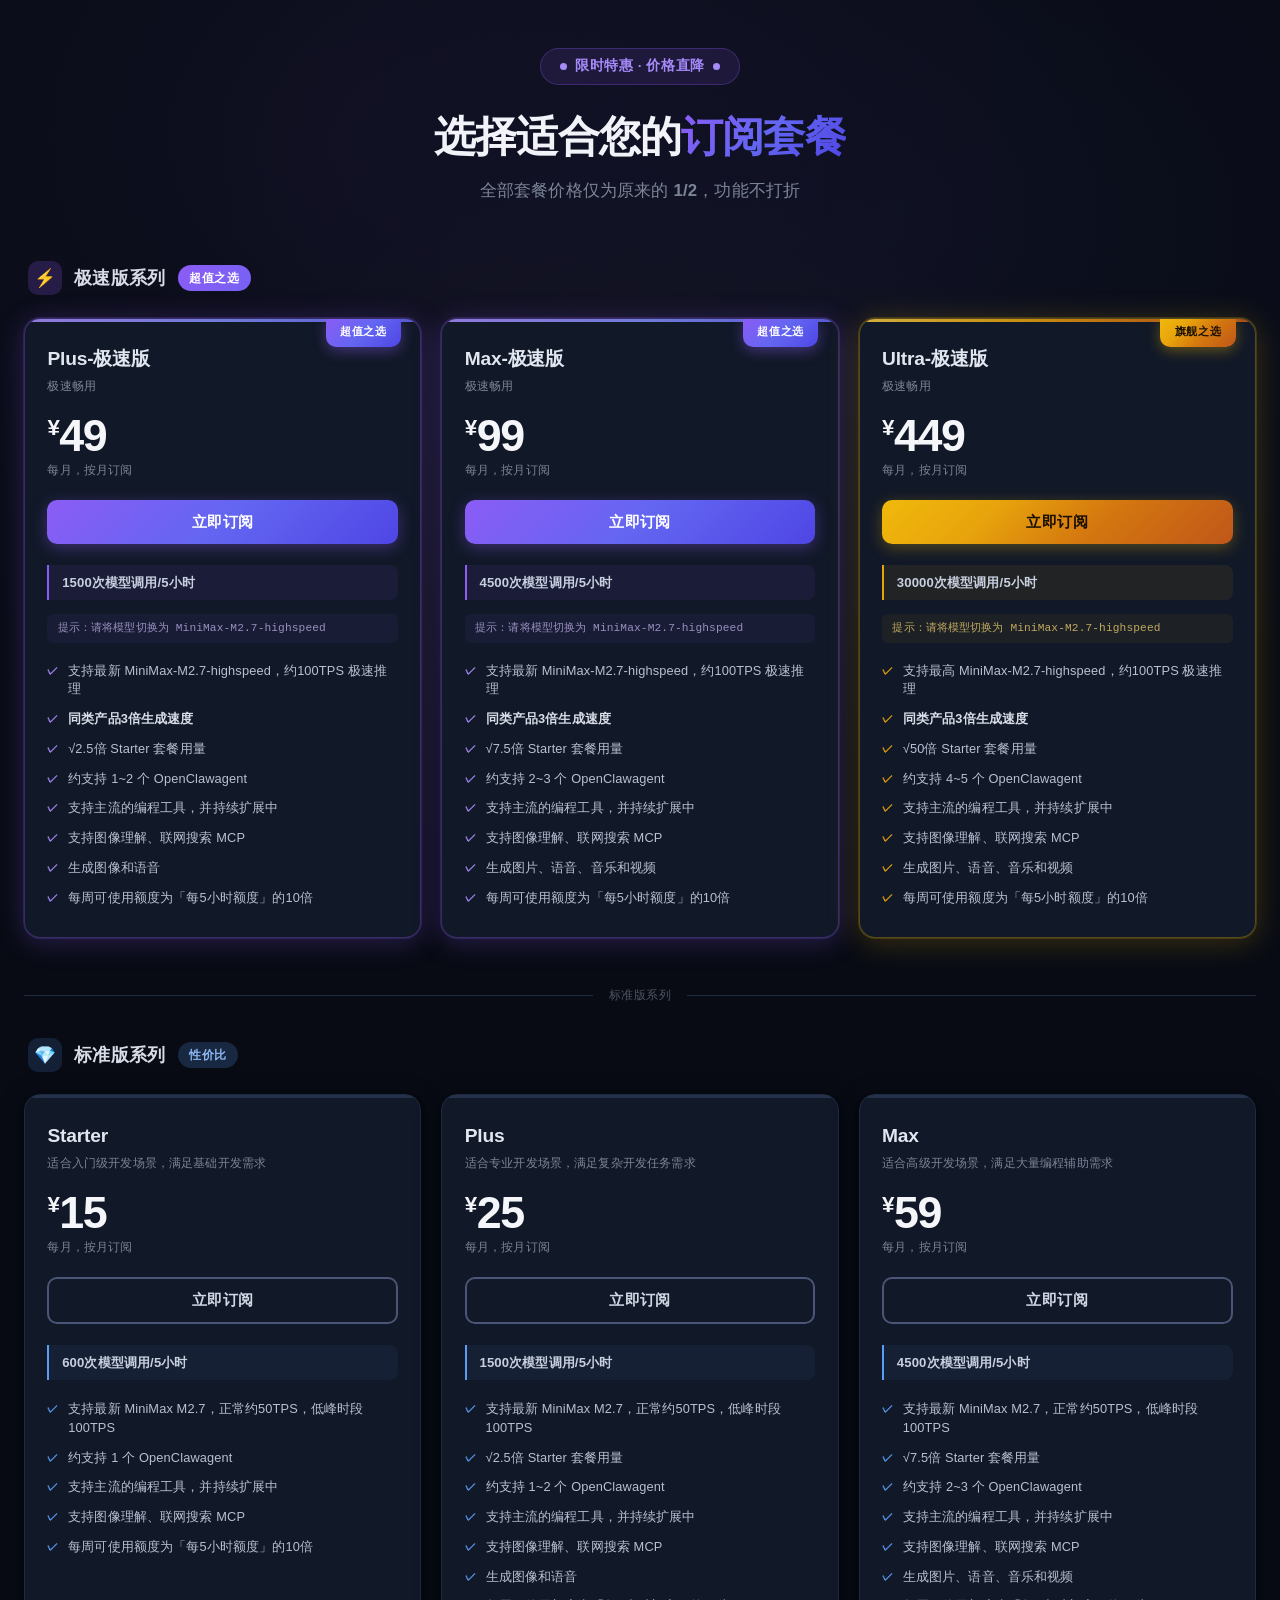
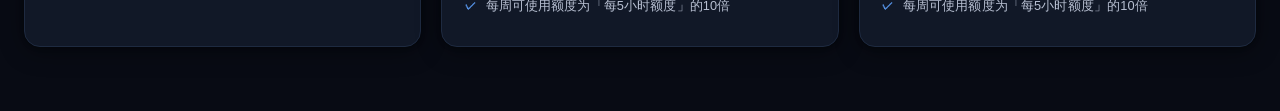
==== web/static/codingplan.html @ 86e2e998 "添加codingplan" ====
<!DOCTYPE html>
<html lang="zh-CN">
<head>
    <meta charset="UTF-8">
    <meta name="viewport" content="width=device-width, initial-scale=1.0">
    <title>订阅套餐 - 超值之选</title>
    <style>
        :root {
            --bg-primary: #080b14;
            --bg-secondary: #0d111f;
            --bg-card: #111827;
            --bg-card-hover: #161e30;
            --border-color: #1e2a40;
            --border-accent: #4f3a8c;
            --text-primary: #e8eaf0;
            --text-secondary: #b0b8c8;
            --text-muted: #7b8496;
            --accent-purple: #8b5cf6;
            --accent-purple-light: #a78bfa;
            --accent-purple-dark: #6d3fd4;
            --accent-gold: #f0b90b;
            --accent-gold-dark: #c7940a;
            --accent-blue: #5b9cf5;
            --gradient-speed: linear-gradient(135deg, #8b5cf6 0%, #6366f1 50%, #4f46e5 100%);
            --gradient-speed-border: linear-gradient(135deg, #a78bfa 0%, #818cf8 50%, #6366f1 100%);
            --gradient-ultra: linear-gradient(135deg, #f0b90b 0%, #e8a40c 30%, #d4780f 60%, #c0561a 100%);
            --gradient-ultra-border: linear-gradient(135deg, #f5c842 0%, #e8a40c 40%, #d4780f 70%, #c0561a 100%);
            --shadow-card: 0 4px 24px rgba(0, 0, 0, 0.4), 0 1px 4px rgba(0, 0, 0, 0.3);
            --shadow-card-hover: 0 12px 40px rgba(0, 0, 0, 0.55), 0 2px 8px rgba(0, 0, 0, 0.35);
            --shadow-speed: 0 4px 28px rgba(139, 92, 246, 0.25), 0 0 0 1px rgba(139, 92, 246, 0.2);
            --shadow-ultra: 0 4px 32px rgba(240, 185, 11, 0.22), 0 0 0 1px rgba(240, 185, 11, 0.18);
            --radius-card: 16px;
            --radius-btn: 10px;
            --radius-tag: 20px;
            --transition-fast: 0.2s cubic-bezier(0.4, 0, 0.2, 1);
            --transition-smooth: 0.35s cubic-bezier(0.4, 0, 0.2, 1);
            --font-mono: 'SF Mono', 'Cascadia Code', 'JetBrains Mono', 'Fira Code', 'Consolas', monospace;
        }

        * {
            margin: 0;
            padding: 0;
            box-sizing: border-box;
        }

        html {
            font-size: 16px;
            scroll-behavior: smooth;
            -webkit-font-smoothing: antialiased;
            -moz-osx-font-smoothing: grayscale;
        }

        body {
            font-family: -apple-system, BlinkMacSystemFont, 'Segoe UI', 'PingFang SC', 'Hiragino Sans GB', 'Microsoft YaHei', 'Noto Sans SC', sans-serif;
            background: var(--bg-primary);
            color: var(--text-primary);
            min-height: 100vh;
            line-height: 1.6;
            letter-spacing: 0.01em;
            background-image:
                radial-gradient(ellipse at 30% 15%, rgba(139, 92, 246, 0.06) 0%, transparent 60%),
                radial-gradient(ellipse at 70% 25%, rgba(99, 102, 241, 0.05) 0%, transparent 55%),
                radial-gradient(ellipse at 50% 60%, rgba(240, 185, 11, 0.03) 0%, transparent 50%);
            background-attachment: fixed;
        }

        /* ── 主容器 ── */
        .page-wrapper {
            max-width: 1280px;
            margin: 0 auto;
            padding: 3rem 1.5rem 4rem;
        }

        /* ── 页面头部 ── */
        .page-header {
            text-align: center;
            margin-bottom: 3.5rem;
        }
        .page-header .badge-row {
            display: inline-flex;
            align-items: center;
            gap: 0.5rem;
            background: rgba(139, 92, 246, 0.12);
            border: 1px solid rgba(139, 92, 246, 0.28);
            border-radius: 24px;
            padding: 0.4rem 1.2rem;
            margin-bottom: 1.2rem;
            font-size: 0.85rem;
            font-weight: 600;
            color: var(--accent-purple-light);
            letter-spacing: 0.04em;
        }
        .page-header .badge-row .dot {
            width: 7px;
            height: 7px;
            border-radius: 50%;
            background: var(--accent-purple-light);
            animation: pulse-dot 2s ease-in-out infinite;
        }
        @keyframes pulse-dot {
            0%,
            100% {
                opacity: 1;
                box-shadow: 0 0 0 0 rgba(167, 139, 250, 0.6);
            }
            50% {
                opacity: 0.5;
                box-shadow: 0 0 0 10px rgba(167, 139, 250, 0);
            }
        }
        .page-header h1 {
            font-size: 2.6rem;
            font-weight: 700;
            letter-spacing: -0.02em;
            color: #f1f3f9;
            margin-bottom: 0.5rem;
        }
        .page-header h1 .highlight {
            background: var(--gradient-speed);
            -webkit-background-clip: text;
            -webkit-text-fill-color: transparent;
            background-clip: text;
            color: transparent;
        }
        .page-header .subtitle {
            font-size: 1.05rem;
            color: var(--text-muted);
            font-weight: 400;
        }

        /* ── Section 标签 ── */
        .section-label {
            display: flex;
            align-items: center;
            gap: 0.75rem;
            margin-bottom: 1.4rem;
            padding-left: 0.25rem;
        }
        .section-label .icon-wrapper {
            width: 34px;
            height: 34px;
            border-radius: 10px;
            display: flex;
            align-items: center;
            justify-content: center;
            font-size: 1.1rem;
            flex-shrink: 0;
        }
        .section-label.speed .icon-wrapper {
            background: rgba(139, 92, 246, 0.2);
            color: var(--accent-purple-light);
        }
        .section-label.standard .icon-wrapper {
            background: rgba(91, 156, 245, 0.15);
            color: var(--accent-blue);
        }
        .section-label .label-text {
            font-weight: 700;
            font-size: 1.15rem;
            letter-spacing: 0.02em;
            color: #d8dce6;
        }
        .section-label .label-badge {
            font-size: 0.72rem;
            font-weight: 700;
            padding: 0.25rem 0.7rem;
            border-radius: 14px;
            letter-spacing: 0.05em;
            text-transform: uppercase;
        }
        .section-label.speed .label-badge {
            background: linear-gradient(135deg, #8b5cf6, #6366f1);
            color: #fff;
            animation: shimmer-badge 3s ease-in-out infinite;
            background-size: 200% 200%;
        }
        @keyframes shimmer-badge {
            0%,
            100% {
                background-position: 0% 50%;
            }
            50% {
                background-position: 100% 50%;
            }
        }

        /* ── 卡片网格 ── */
        .cards-grid {
            display: grid;
            grid-template-columns: repeat(3, 1fr);
            gap: 1.25rem;
            margin-bottom: 3rem;
        }
        .cards-grid.standard-tier {
            margin-bottom: 0;
        }

        /* ── 卡片 ── */
        .card {
            position: relative;
            background: var(--bg-card);
            border-radius: var(--radius-card);
            padding: 1.6rem 1.4rem 1.5rem;
            border: 1px solid var(--border-color);
            box-shadow: var(--shadow-card);
            transition: all var(--transition-smooth);
            display: flex;
            flex-direction: column;
            cursor: default;
            overflow: hidden;
        }
        .card::before {
            content: '';
            position: absolute;
            top: 0;
            left: 0;
            right: 0;
            height: 3px;
            border-radius: 3px 3px 0 0;
            opacity: 0;
            transition: opacity var(--transition-smooth);
        }
        .card:hover {
            background: var(--bg-card-hover);
            box-shadow: var(--shadow-card-hover);
            transform: translateY(-4px);
            border-color: #2a3450;
        }
        .card:hover::before {
            opacity: 1;
        }

        /* 极速版卡片 */
        .card.speed-tier {
            border-color: rgba(139, 92, 246, 0.3);
            box-shadow: var(--shadow-speed);
        }
        .card.speed-tier::before {
            background: var(--gradient-speed-border);
            opacity: 0.85;
        }
        .card.speed-tier:hover {
            border-color: rgba(139, 92, 246, 0.55);
            box-shadow: 0 14px 44px rgba(139, 92, 246, 0.3), 0 0 0 1px rgba(139, 92, 246, 0.25);
        }
        .card.speed-tier.ultra {
            border-color: rgba(240, 185, 11, 0.3);
            box-shadow: var(--shadow-ultra);
        }
        .card.speed-tier.ultra::before {
            background: var(--gradient-ultra-border);
            opacity: 0.85;
        }
        .card.speed-tier.ultra:hover {
            border-color: rgba(240, 185, 11, 0.5);
            box-shadow: 0 14px 44px rgba(240, 185, 11, 0.28), 0 0 0 1px rgba(240, 185, 11, 0.2);
        }
        .card.standard-tier::before {
            background: #3b4870;
            opacity: 0.5;
        }
        .card.standard-tier:hover::before {
            opacity: 0.9;
        }
        .card.standard-tier:hover {
            border-color: #3b4870;
        }

        /* 超值之选角标 */
        .top-badge {
            position: absolute;
            top: -1px;
            right: 1.2rem;
            background: var(--gradient-speed);
            color: #fff;
            font-size: 0.7rem;
            font-weight: 700;
            padding: 0.35rem 0.9rem;
            border-radius: 0 0 10px 10px;
            letter-spacing: 0.06em;
            z-index: 2;
            box-shadow: 0 4px 14px rgba(139, 92, 246, 0.4);
            white-space: nowrap;
        }
        .card.speed-tier.ultra .top-badge {
            background: var(--gradient-ultra);
            box-shadow: 0 4px 14px rgba(240, 185, 11, 0.35);
            color: #1a1000;
        }

        /* 卡片内容 */
        .card-title {
            font-size: 1.2rem;
            font-weight: 700;
            letter-spacing: -0.01em;
            margin-bottom: 0.15rem;
            color: #e2e6f0;
            position: relative;
            z-index: 1;
        }
        .card-subtitle {
            font-size: 0.78rem;
            color: var(--text-muted);
            margin-bottom: 1rem;
            font-weight: 400;
            position: relative;
            z-index: 1;
        }
        .card-price {
            font-size: 2.8rem;
            font-weight: 800;
            letter-spacing: -0.03em;
            color: #f5f6fa;
            line-height: 1;
            margin-bottom: 0.2rem;
            position: relative;
            z-index: 1;
        }
        .card-price .currency {
            font-size: 1.4rem;
            font-weight: 600;
            vertical-align: super;
            margin-right: 0.05rem;
        }
        .card-billing {
            font-size: 0.78rem;
            color: var(--text-muted);
            margin-bottom: 1.2rem;
            font-weight: 400;
            position: relative;
            z-index: 1;
        }

        /* 按钮 */
        .btn-subscribe {
            display: block;
            width: 100%;
            padding: 0.7rem 1rem;
            border-radius: var(--radius-btn);
            font-size: 0.95rem;
            font-weight: 700;
            letter-spacing: 0.03em;
            cursor: pointer;
            text-align: center;
            border: none;
            transition: all var(--transition-fast);
            position: relative;
            z-index: 1;
            text-decoration: none;
            color: #fff;
            margin-bottom: 1.3rem;
            outline: none;
            -webkit-tap-highlight-color: transparent;
            user-select: none;
        }
        .btn-subscribe.speed-btn {
            background: var(--gradient-speed);
            box-shadow: 0 4px 16px rgba(139, 92, 246, 0.35);
        }
        .btn-subscribe.speed-btn:hover {
            box-shadow: 0 6px 24px rgba(139, 92, 246, 0.5);
            transform: translateY(-1px);
        }
        .btn-subscribe.speed-btn:active {
            transform: scale(0.97);
            box-shadow: 0 2px 8px rgba(139, 92, 246, 0.3);
        }
        .btn-subscribe.ultra-btn {
            background: var(--gradient-ultra);
            box-shadow: 0 4px 16px rgba(240, 185, 11, 0.3);
            color: #1a0f00;
        }
        .btn-subscribe.ultra-btn:hover {
            box-shadow: 0 6px 24px rgba(240, 185, 11, 0.45);
            transform: translateY(-1px);
        }
        .btn-subscribe.ultra-btn:active {
            transform: scale(0.97);
            box-shadow: 0 2px 8px rgba(240, 185, 11, 0.25);
        }
        .btn-subscribe.standard-btn {
            background: transparent;
            border: 2px solid #4a5578;
            color: #d0d6e4;
            box-shadow: none;
        }
        .btn-subscribe.standard-btn:hover {
            border-color: #6b7aab;
            color: #fff;
            box-shadow: 0 4px 16px rgba(107, 122, 171, 0.2);
        }
        .btn-subscribe.standard-btn:active {
            transform: scale(0.97);
            border-color: #8b9ac7;
        }

        /* 调用次数高亮 */
        .usage-highlight {
            background: rgba(139, 92, 246, 0.08);
            border-left: 2.5px solid var(--accent-purple);
            padding: 0.45rem 0.8rem;
            border-radius: 0 8px 8px 0;
            margin-bottom: 0.9rem;
            font-size: 0.82rem;
            font-weight: 600;
            color: #c8d0e0;
            position: relative;
            z-index: 1;
            letter-spacing: 0.01em;
        }
        .card.speed-tier.ultra .usage-highlight {
            background: rgba(240, 185, 11, 0.07);
            border-left-color: #e8a40c;
        }
        .card.standard-tier .usage-highlight {
            background: rgba(91, 156, 245, 0.06);
            border-left-color: var(--accent-blue);
        }

        /* 模型提示 */
        .model-hint {
            font-size: 0.7rem;
            color: #9a8fc0;
            background: rgba(139, 92, 246, 0.06);
            border-radius: 6px;
            padding: 0.4rem 0.65rem;
            margin-bottom: 0.85rem;
            font-family: var(--font-mono);
            letter-spacing: 0.01em;
            position: relative;
            z-index: 1;
            word-break: break-all;
            line-height: 1.4;
        }
        .card.speed-tier.ultra .model-hint {
            color: #c0a860;
            background: rgba(240, 185, 11, 0.05);
        }

        /* 特性列表 */
        .features-list {
            list-style: none;
            padding: 0;
            margin: 0;
            position: relative;
            z-index: 1;
            flex-grow: 1;
        }
        .features-list li {
            font-size: 0.8rem;
            color: #b8c0d2;
            padding: 0.35rem 0;
            padding-left: 1.3rem;
            position: relative;
            line-height: 1.45;
            letter-spacing: 0.01em;
        }
        .features-list li::before {
            content: '✓';
            position: absolute;
            left: 0;
            top: 0.35rem;
            font-weight: 700;
            font-size: 0.7rem;
            color: #6fb87f;
        }
        .card.speed-tier .features-list li::before {
            color: #a78bfa;
        }
        .card.speed-tier.ultra .features-list li::before {
            color: #e8a40c;
        }
        .card.standard-tier .features-list li::before {
            color: #5b9cf5;
        }
        .features-list li.feature-highlight {
            font-weight: 600;
            color: #d8dde8;
        }

        /* ── 分隔线 ── */
        .section-divider {
            display: flex;
            align-items: center;
            gap: 1rem;
            margin: 2.5rem 0 2rem;
            color: var(--text-muted);
            font-size: 0.78rem;
            font-weight: 500;
            letter-spacing: 0.04em;
            text-transform: uppercase;
        }
        .section-divider::before,
        .section-divider::after {
            content: '';
            flex: 1;
            height: 1px;
            background: var(--border-color);
        }
        .section-divider span {
            opacity: 0.6;
        }

        /* ── 响应式设计 ── */

        /* 平板：两列 */
        @media (max-width: 1024px) {
            .cards-grid {
                grid-template-columns: repeat(2, 1fr);
                gap: 1rem;
            }
            .card {
                padding: 1.4rem 1.2rem 1.3rem;
            }
            .card-price {
                font-size: 2.4rem;
            }
            .page-header h1 {
                font-size: 2.2rem;
            }
        }

        /* 手机端：单列为主，紧凑布局 */
        @media (max-width: 768px) {
            html {
                font-size: 15px;
            }
            .page-wrapper {
                padding: 1.8rem 0.9rem 2.5rem;
            }
            .page-header {
                margin-bottom: 2rem;
            }
            .page-header h1 {
                font-size: 1.7rem;
            }
            .page-header .subtitle {
                font-size: 0.9rem;
            }
            .page-header .badge-row {
                font-size: 0.75rem;
                padding: 0.3rem 0.9rem;
            }

            /* 极速版保持两列（小卡片），普通版也两列 */
            .cards-grid {
                grid-template-columns: repeat(2, 1fr);
                gap: 0.7rem;
                margin-bottom: 1.8rem;
            }
            .cards-grid.standard-tier {
                grid-template-columns: repeat(2, 1fr);
                gap: 0.7rem;
            }

            .card {
                padding: 1rem 0.8rem 1rem;
                border-radius: 12px;
            }
            .card-title {
                font-size: 0.95rem;
            }
            .card-subtitle {
                font-size: 0.68rem;
                margin-bottom: 0.6rem;
            }
            .card-price {
                font-size: 1.8rem;
            }
            .card-price .currency {
                font-size: 1rem;
            }
            .card-billing {
                font-size: 0.68rem;
                margin-bottom: 0.8rem;
            }
            .btn-subscribe {
                font-size: 0.8rem;
                padding: 0.55rem 0.6rem;
                border-radius: 8px;
                margin-bottom: 0.9rem;
            }
            .usage-highlight {
                font-size: 0.7rem;
                padding: 0.3rem 0.55rem;
                margin-bottom: 0.6rem;
            }
            .model-hint {
                font-size: 0.62rem;
                padding: 0.3rem 0.45rem;
                margin-bottom: 0.6rem;
                border-radius: 4px;
            }
            .features-list li {
                font-size: 0.68rem;
                padding: 0.25rem 0;
                padding-left: 1rem;
            }
            .features-list li::before {
                font-size: 0.6rem;
                top: 0.28rem;
            }
            .top-badge {
                font-size: 0.6rem;
                padding: 0.25rem 0.6rem;
                right: 0.6rem;
                border-radius: 0 0 7px 7px;
            }
            .section-label {
                margin-bottom: 0.9rem;
                gap: 0.4rem;
            }
            .section-label .label-text {
                font-size: 0.95rem;
            }
            .section-label .label-badge {
                font-size: 0.62rem;
                padding: 0.2rem 0.5rem;
            }
            .section-label .icon-wrapper {
                width: 26px;
                height: 26px;
                border-radius: 7px;
                font-size: 0.9rem;
            }
            .section-divider {
                margin: 1.6rem 0 1.2rem;
                font-size: 0.65rem;
                gap: 0.5rem;
            }
        }

        /* 特小屏幕（<400px）：极速版第一张卡片全宽突出，其余两列 */
        @media (max-width: 420px) {
            .cards-grid {
                grid-template-columns: 1fr 1fr;
                gap: 0.5rem;
            }
            .card {
                padding: 0.85rem 0.65rem 0.85rem;
                border-radius: 10px;
            }
            .card-title {
                font-size: 0.85rem;
            }
            .card-price {
                font-size: 1.5rem;
            }
            .card-price .currency {
                font-size: 0.85rem;
            }
            .btn-subscribe {
                font-size: 0.72rem;
                padding: 0.5rem 0.4rem;
                border-radius: 7px;
            }
            .features-list li {
                font-size: 0.64rem;
                padding-left: 0.85rem;
            }
            .top-badge {
                font-size: 0.55rem;
                padding: 0.2rem 0.5rem;
                right: 0.3rem;
            }
            .model-hint {
                font-size: 0.58rem;
            }
            .usage-highlight {
                font-size: 0.65rem;
            }
        }

        /* ── 焦点可见 ── */
        .btn-subscribe:focus-visible {
            outline: 3px solid rgba(167, 139, 250, 0.7);
            outline-offset: 3px;
        }
        .card:focus-within {
            border-color: rgba(167, 139, 250, 0.5);
            box-shadow: 0 0 0 3px rgba(139, 92, 246, 0.08);
        }

        /* ── 打印样式 ── */
        @media print {
            body {
                background: #fff;
                color: #000;
            }
            .card {
                box-shadow: none;
                border: 1px solid #ccc;
                break-inside: avoid;
            }
            .btn-subscribe {
                background: #ddd !important;
                color: #000 !important;
            }
        }
    </style>
</head>
<body>

    <div class="page-wrapper">

        <!-- ========== 页面头部 ========== -->
        <header class="page-header">
            <div class="badge-row">
                <span class="dot"></span> 限时特惠 · 价格直降
                <span class="dot"></span>
            </div>
            <h1>选择适合您的<span class="highlight">订阅套餐</span></h1>
            <p class="subtitle">全部套餐价格仅为原来的 <strong>1/2</strong>，功能不打折</p>
        </header>

        <!-- ========== 极速版套餐 ========== -->
        <div class="section-label speed">
            <div class="icon-wrapper">⚡</div>
            <span class="label-text">极速版系列</span>
            <span class="label-badge">超值之选</span>
        </div>

        <div class="cards-grid">
            <!-- Plus-极速版 -->
            <article class="card speed-tier">
                <span class="top-badge">超值之选</span>
                <h3 class="card-title">Plus-极速版</h3>
                <p class="card-subtitle">极速畅用</p>
                <div class="card-price"><span class="currency">¥</span>49</div>
                <p class="card-billing">每月，按月订阅</p>
                <button class="btn-subscribe speed-btn" aria-label="订阅 Plus-极速版">立即订阅</button>
                <div class="usage-highlight">1500次模型调用/5小时</div>
                <div class="model-hint">提示：请将模型切换为 MiniMax-M2.7-highspeed</div>
                <ul class="features-list">
                    <li>支持最新 MiniMax-M2.7-highspeed，约100TPS 极速推理</li>
                    <li class="feature-highlight">同类产品3倍生成速度</li>
                    <li>√2.5倍 Starter 套餐用量</li>
                    <li>约支持 1~2 个 OpenClawagent</li>
                    <li>支持主流的编程工具，并持续扩展中</li>
                    <li>支持图像理解、联网搜索 MCP</li>
                    <li>生成图像和语音</li>
                    <li>每周可使用额度为「每5小时额度」的10倍</li>
                </ul>
            </article>

            <!-- Max-极速版 -->
            <article class="card speed-tier">
                <span class="top-badge">超值之选</span>
                <h3 class="card-title">Max-极速版</h3>
                <p class="card-subtitle">极速畅用</p>
                <div class="card-price"><span class="currency">¥</span>99</div>
                <p class="card-billing">每月，按月订阅</p>
                <button class="btn-subscribe speed-btn" aria-label="订阅 Max-极速版">立即订阅</button>
                <div class="usage-highlight">4500次模型调用/5小时</div>
                <div class="model-hint">提示：请将模型切换为 MiniMax-M2.7-highspeed</div>
                <ul class="features-list">
                    <li>支持最新 MiniMax-M2.7-highspeed，约100TPS 极速推理</li>
                    <li class="feature-highlight">同类产品3倍生成速度</li>
                    <li>√7.5倍 Starter 套餐用量</li>
                    <li>约支持 2~3 个 OpenClawagent</li>
                    <li>支持主流的编程工具，并持续扩展中</li>
                    <li>支持图像理解、联网搜索 MCP</li>
                    <li>生成图片、语音、音乐和视频</li>
                    <li>每周可使用额度为「每5小时额度」的10倍</li>
                </ul>
            </article>

            <!-- Ultra-极速版 -->
            <article class="card speed-tier ultra">
                <span class="top-badge">旗舰之选</span>
                <h3 class="card-title">Ultra-极速版</h3>
                <p class="card-subtitle">极速畅用</p>
                <div class="card-price"><span class="currency">¥</span>449</div>
                <p class="card-billing">每月，按月订阅</p>
                <button class="btn-subscribe ultra-btn" aria-label="订阅 Ultra-极速版">立即订阅</button>
                <div class="usage-highlight">30000次模型调用/5小时</div>
                <div class="model-hint">提示：请将模型切换为 MiniMax-M2.7-highspeed</div>
                <ul class="features-list">
                    <li>支持最高 MiniMax-M2.7-highspeed，约100TPS 极速推理</li>
                    <li class="feature-highlight">同类产品3倍生成速度</li>
                    <li>√50倍 Starter 套餐用量</li>
                    <li>约支持 4~5 个 OpenClawagent</li>
                    <li>支持主流的编程工具，并持续扩展中</li>
                    <li>支持图像理解、联网搜索 MCP</li>
                    <li>生成图片、语音、音乐和视频</li>
                    <li>每周可使用额度为「每5小时额度」的10倍</li>
                </ul>
            </article>
        </div>

        <!-- ========== 分隔线 ========== -->
        <div class="section-divider">
            <span>标准版系列</span>
        </div>

        <!-- ========== 标准版套餐 ========== -->
        <div class="section-label standard">
            <div class="icon-wrapper">💎</div>
            <span class="label-text">标准版系列</span>
            <span class="label-badge" style="background:rgba(91,156,245,0.2);color:#8cb8f5;">性价比</span>
        </div>

        <div class="cards-grid standard-tier">
            <!-- Starter -->
            <article class="card standard-tier">
                <h3 class="card-title">Starter</h3>
                <p class="card-subtitle">适合入门级开发场景，满足基础开发需求</p>
                <div class="card-price"><span class="currency">¥</span>15</div>
                <p class="card-billing">每月，按月订阅</p>
                <button class="btn-subscribe standard-btn" aria-label="订阅 Starter">立即订阅</button>
                <div class="usage-highlight">600次模型调用/5小时</div>
                <ul class="features-list">
                    <li>支持最新 MiniMax M2.7，正常约50TPS，低峰时段100TPS</li>
                    <li>约支持 1 个 OpenClawagent</li>
                    <li>支持主流的编程工具，并持续扩展中</li>
                    <li>支持图像理解、联网搜索 MCP</li>
                    <li>每周可使用额度为「每5小时额度」的10倍</li>
                </ul>
            </article>

            <!-- Plus -->
            <article class="card standard-tier">
                <h3 class="card-title">Plus</h3>
                <p class="card-subtitle">适合专业开发场景，满足复杂开发任务需求</p>
                <div class="card-price"><span class="currency">¥</span>25</div>
                <p class="card-billing">每月，按月订阅</p>
                <button class="btn-subscribe standard-btn" aria-label="订阅 Plus">立即订阅</button>
                <div class="usage-highlight">1500次模型调用/5小时</div>
                <ul class="features-list">
                    <li>支持最新 MiniMax M2.7，正常约50TPS，低峰时段100TPS</li>
                    <li>√2.5倍 Starter 套餐用量</li>
                    <li>约支持 1~2 个 OpenClawagent</li>
                    <li>支持主流的编程工具，并持续扩展中</li>
                    <li>支持图像理解、联网搜索 MCP</li>
                    <li>生成图像和语音</li>
                    <li>每周可使用额度为「每5小时额度」的10倍</li>
                </ul>
            </article>

            <!-- Max -->
            <article class="card standard-tier">
                <h3 class="card-title">Max</h3>
                <p class="card-subtitle">适合高级开发场景，满足大量编程辅助需求</p>
                <div class="card-price"><span class="currency">¥</span>59</div>
                <p class="card-billing">每月，按月订阅</p>
                <button class="btn-subscribe standard-btn" aria-label="订阅 Max">立即订阅</button>
                <div class="usage-highlight">4500次模型调用/5小时</div>
                <ul class="features-list">
                    <li>支持最新 MiniMax M2.7，正常约50TPS，低峰时段100TPS</li>
                    <li>√7.5倍 Starter 套餐用量</li>
                    <li>约支持 2~3 个 OpenClawagent</li>
                    <li>支持主流的编程工具，并持续扩展中</li>
                    <li>支持图像理解、联网搜索 MCP</li>
                    <li>生成图片、语音、音乐和视频</li>
                    <li>每周可使用额度为「每5小时额度」的10倍</li>
                </ul>
            </article>
        </div>

    </div>

    <!-- ── 轻量交互：按钮点击反馈 ── -->
    <script>
        document.addEventListener('DOMContentLoaded', () => {
            const allButtons = document.querySelectorAll('.btn-subscribe');
            allButtons.forEach(btn => {
                btn.addEventListener('click', function(e) {
                    // 简单的点击涟漪反馈
                    const ripple = document.createElement('span');
                    ripple.style.cssText = `
                            position: absolute;
                            border-radius: 50%;
                            background: rgba(255,255,255,0.35);
                            transform: scale(0);
                            animation: ripple-anim 0.55s ease-out forwards;
                            pointer-events: none;
                            left: ${e.offsetX || e.clientX - btn.getBoundingClientRect().left}px;
                            top: ${e.offsetY || e.clientY - btn.getBoundingClientRect().top}px;
                            width: 20px;
                            height: 20px;
                            margin-left: -10px;
                            margin-top: -10px;
                          `;
                    btn.style.position = btn.style.position || 'relative';
                    btn.style.overflow = 'hidden';
                    btn.appendChild(ripple);
                    ripple.addEventListener('animationend', () => ripple.remove());

                    // 模拟订阅提示
                    const cardTitle = btn.closest('.card')?.querySelector('.card-title')
                        ?.textContent || '套餐';
                    const priceEl = btn.closest('.card')?.querySelector('.card-price')?.textContent ||
                        '';
                    console.log(`📦 订阅意向：${cardTitle.trim()} — ${priceEl.trim()}/月`);
                });
            });

            // 注入涟漪动画关键帧
            const styleSheet = document.createElement('style');
            styleSheet.textContent = `
                    @keyframes ripple-anim {
                      to { transform: scale(12); opacity: 0; }
                    }
                  `;
            document.head.appendChild(styleSheet);
        });
    </script>
</body>
</html>
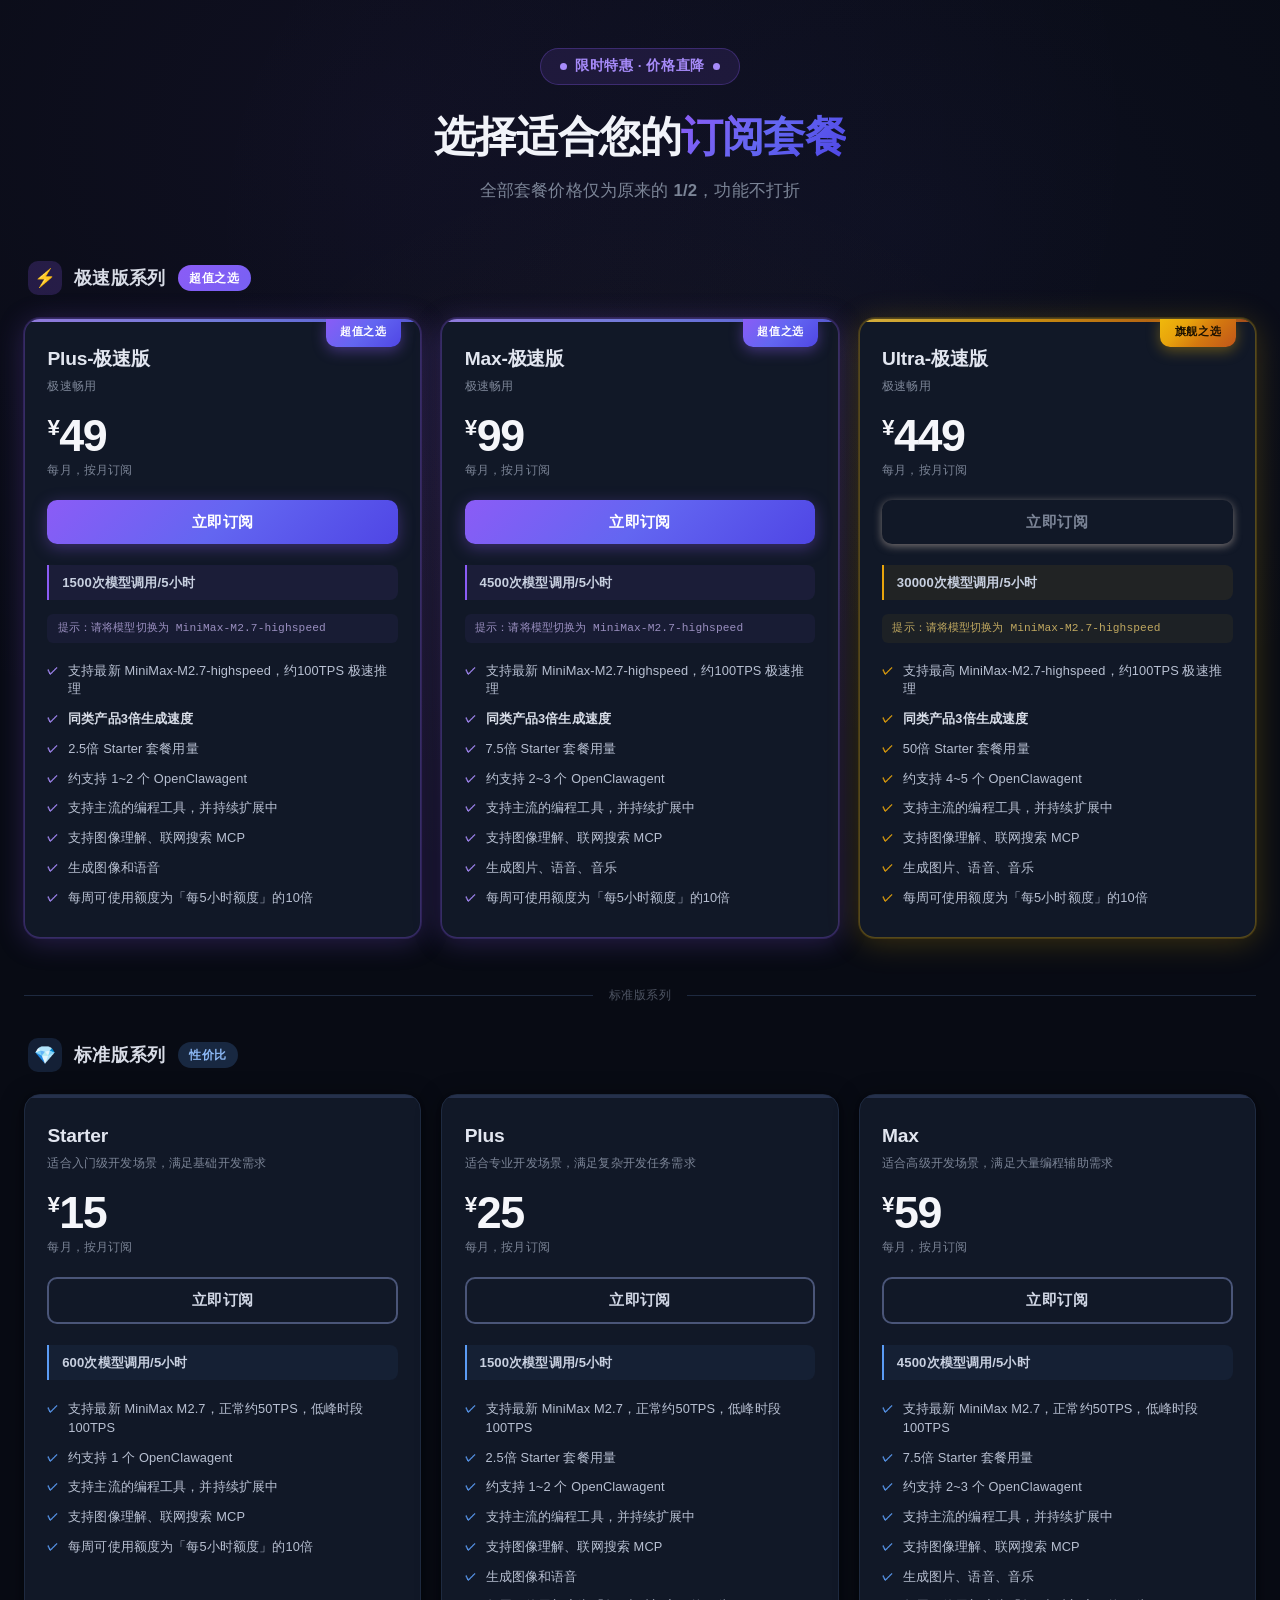
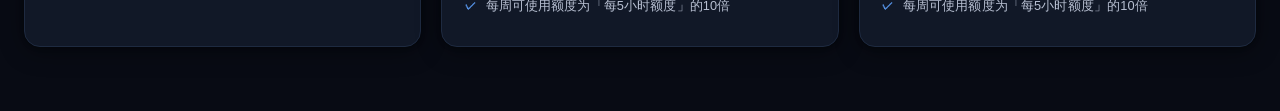
==== commit b7904077: "修改文字" ====
--- a/web/static/codingplan.html
+++ b/web/static/codingplan.html
@@ -378,6 +378,13 @@
             transform: scale(0.97);
             box-shadow: 0 2px 8px rgba(240, 185, 11, 0.25);
         }
+        .btn-subscribe.speed-btn:disabled,
+        .btn-subscribe.ultra-btn:disabled {
+            background: var(--bg-btn-disabled);
+            box-shadow: 0 2px 8px rgb(122, 116, 116);
+            color: var(--text-muted);
+            cursor: not-allowed;
+        }
         .btn-subscribe.standard-btn {
             background: transparent;
             border: 2px solid #4a5578;
@@ -734,7 +741,7 @@
                 <ul class="features-list">
                     <li>支持最新 MiniMax-M2.7-highspeed，约100TPS 极速推理</li>
                     <li class="feature-highlight">同类产品3倍生成速度</li>
-                    <li>√2.5倍 Starter 套餐用量</li>
+                    <li>2.5倍 Starter 套餐用量</li>
                     <li>约支持 1~2 个 OpenClawagent</li>
                     <li>支持主流的编程工具，并持续扩展中</li>
                     <li>支持图像理解、联网搜索 MCP</li>
@@ -756,11 +763,11 @@
                 <ul class="features-list">
                     <li>支持最新 MiniMax-M2.7-highspeed，约100TPS 极速推理</li>
                     <li class="feature-highlight">同类产品3倍生成速度</li>
-                    <li>√7.5倍 Starter 套餐用量</li>
+                    <li>7.5倍 Starter 套餐用量</li>
                     <li>约支持 2~3 个 OpenClawagent</li>
                     <li>支持主流的编程工具，并持续扩展中</li>
                     <li>支持图像理解、联网搜索 MCP</li>
-                    <li>生成图片、语音、音乐和视频</li>
+                    <li>生成图片、语音、音乐</li>
                     <li>每周可使用额度为「每5小时额度」的10倍</li>
                 </ul>
             </article>
@@ -772,17 +779,17 @@
                 <p class="card-subtitle">极速畅用</p>
                 <div class="card-price"><span class="currency">¥</span>449</div>
                 <p class="card-billing">每月，按月订阅</p>
-                <button class="btn-subscribe ultra-btn" aria-label="订阅 Ultra-极速版">立即订阅</button>
+                <button class="btn-subscribe ultra-btn" disabled aria-label="订阅 Ultra-极速版">立即订阅</button>
                 <div class="usage-highlight">30000次模型调用/5小时</div>
                 <div class="model-hint">提示：请将模型切换为 MiniMax-M2.7-highspeed</div>
                 <ul class="features-list">
                     <li>支持最高 MiniMax-M2.7-highspeed，约100TPS 极速推理</li>
                     <li class="feature-highlight">同类产品3倍生成速度</li>
-                    <li>√50倍 Starter 套餐用量</li>
+                    <li>50倍 Starter 套餐用量</li>
                     <li>约支持 4~5 个 OpenClawagent</li>
                     <li>支持主流的编程工具，并持续扩展中</li>
                     <li>支持图像理解、联网搜索 MCP</li>
-                    <li>生成图片、语音、音乐和视频</li>
+                    <li>生成图片、语音、音乐</li>
                     <li>每周可使用额度为「每5小时额度」的10倍</li>
                 </ul>
             </article>
@@ -828,7 +835,7 @@
                 <div class="usage-highlight">1500次模型调用/5小时</div>
                 <ul class="features-list">
                     <li>支持最新 MiniMax M2.7，正常约50TPS，低峰时段100TPS</li>
-                    <li>√2.5倍 Starter 套餐用量</li>
+                    <li>2.5倍 Starter 套餐用量</li>
                     <li>约支持 1~2 个 OpenClawagent</li>
                     <li>支持主流的编程工具，并持续扩展中</li>
                     <li>支持图像理解、联网搜索 MCP</li>
@@ -847,11 +854,11 @@
                 <div class="usage-highlight">4500次模型调用/5小时</div>
                 <ul class="features-list">
                     <li>支持最新 MiniMax M2.7，正常约50TPS，低峰时段100TPS</li>
-                    <li>√7.5倍 Starter 套餐用量</li>
+                    <li>7.5倍 Starter 套餐用量</li>
                     <li>约支持 2~3 个 OpenClawagent</li>
                     <li>支持主流的编程工具，并持续扩展中</li>
                     <li>支持图像理解、联网搜索 MCP</li>
-                    <li>生成图片、语音、音乐和视频</li>
+                    <li>生成图片、语音、音乐</li>
                     <li>每周可使用额度为「每5小时额度」的10倍</li>
                 </ul>
             </article>
